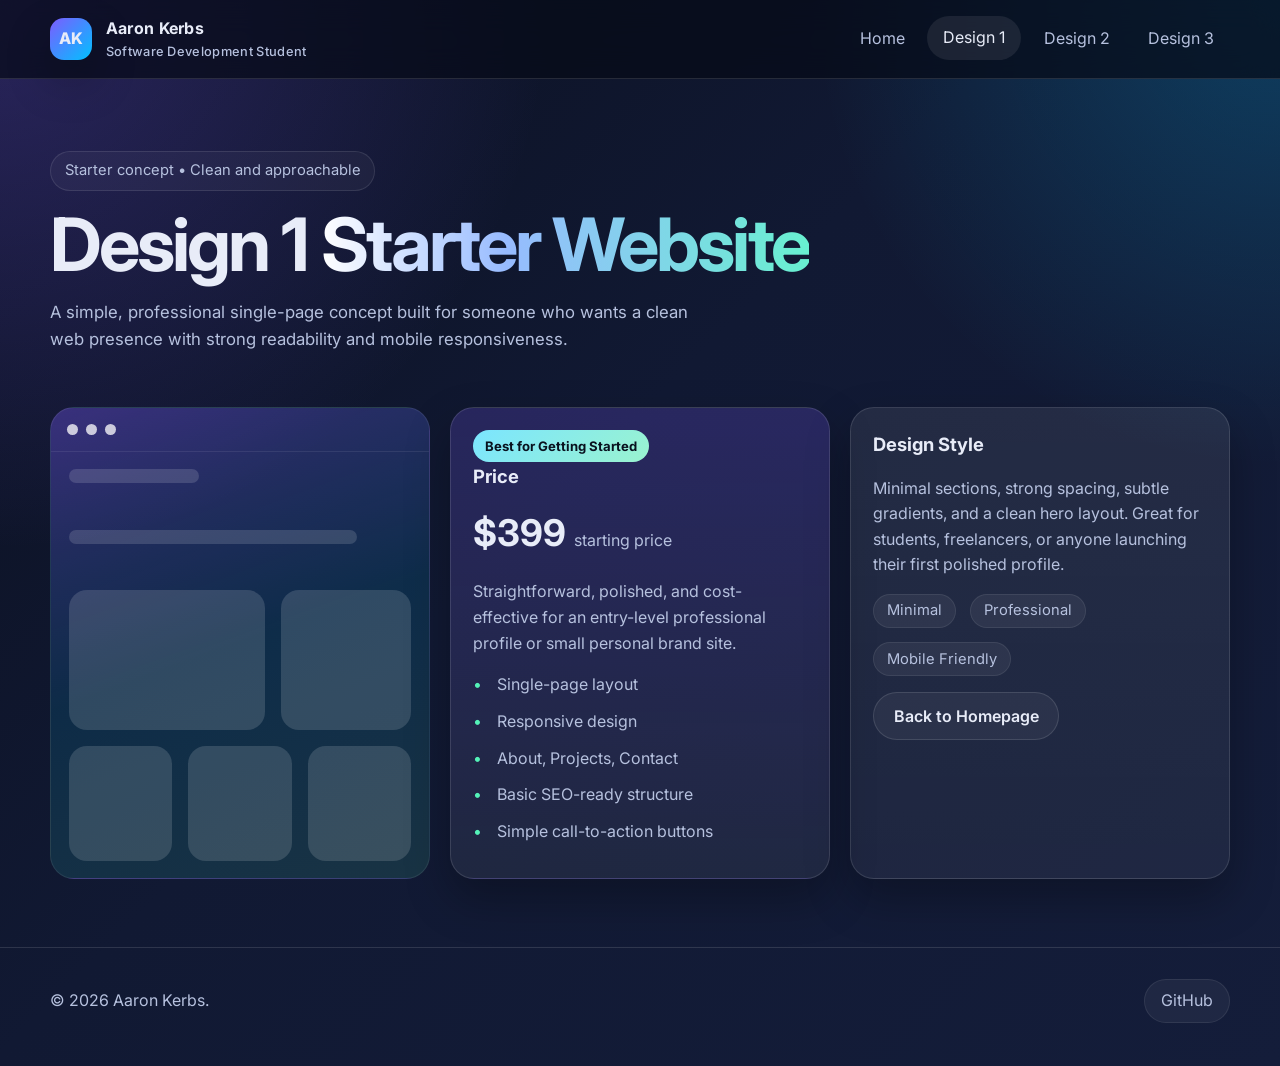
==== design1.html @ 99d8fa76 "AI Site" ====
<!DOCTYPE html>
<html lang="en">
<head>
  <meta charset="UTF-8">
  <meta name="viewport" content="width=device-width, initial-scale=1.0">
  <title>Design 1 | Aaron Kerbs</title>
  <meta name="description" content="Starter website design concept and pricing for Aaron Kerbs's portfolio site.">
  <link rel="preconnect" href="https://fonts.googleapis.com">
  <link rel="preconnect" href="https://fonts.gstatic.com" crossorigin>
  <link href="https://fonts.googleapis.com/css2?family=Inter:wght@400;500;600;700;800&display=swap" rel="stylesheet">
  <link rel="stylesheet" href="styles.css">
</head>
<body>
  <header class="site-header">
    <div class="container nav-wrap">
      <a class="brand" href="index.html"><span class="brand-badge">AK</span><span>Aaron Kerbs<small>Software Development Student</small></span></a>
      <button class="nav-toggle" aria-label="Toggle menu" aria-expanded="false"><span></span></button>
      <nav aria-label="Primary navigation">
        <ul class="nav-menu">
          <li><a href="index.html">Home</a></li>
          <li><a class="active-link" href="design1.html">Design 1</a></li>
          <li><a href="design2.html">Design 2</a></li>
          <li><a href="design3.html">Design 3</a></li>
        </ul>
      </nav>
    </div>
  </header>

  <main>
    <section class="page-hero">
      <div class="container">
        <span class="eyebrow">Starter concept • Clean and approachable</span>
        <h1>Design 1 <span class="gradient-text">Starter Website</span></h1>
        <p>A simple, professional single-page concept built for someone who wants a clean web presence with strong readability and mobile responsiveness.</p>
      </div>
    </section>

    <section>
      <div class="container design-showcase">
        <div class="design-shot">
          <div class="mockup">
            <div class="mockup-top"><span class="dot"></span><span class="dot"></span><span class="dot"></span></div>
            <div class="mockup-body">
              <div class="line short"></div>
              <div class="line long"></div>
              <div class="mockup-row two">
                <div class="block large"></div>
                <div class="block large"></div>
              </div>
              <div class="mockup-row three">
                <div class="block medium"></div>
                <div class="block medium"></div>
                <div class="block medium"></div>
              </div>
            </div>
          </div>
        </div>

        <article class="price-card featured">
          <span class="badge">Best for Getting Started</span>
          <h3>Price</h3>
          <div class="price"><strong>$399</strong><span class="muted">starting price</span></div>
          <p class="muted">Straightforward, polished, and cost-effective for an entry-level professional profile or small personal brand site.</p>
          <ul class="check-list">
            <li>Single-page layout</li>
            <li>Responsive design</li>
            <li>About, Projects, Contact</li>
            <li>Basic SEO-ready structure</li>
            <li>Simple call-to-action buttons</li>
          </ul>
        </article>

        <article class="card">
          <h3>Design Style</h3>
          <p class="muted">Minimal sections, strong spacing, subtle gradients, and a clean hero layout. Great for students, freelancers, or anyone launching their first polished profile.</p>
          <div class="tag-row">
            <span class="tag">Minimal</span>
            <span class="tag">Professional</span>
            <span class="tag">Mobile Friendly</span>
          </div>
          <a class="btn btn-secondary" href="index.html" style="margin-top: 1rem;">Back to Homepage</a>
        </article>
      </div>
    </section>
  </main>

  <footer class="site-footer">
    <div class="container footer-wrap">
      <p>© <span data-year></span> Aaron Kerbs.</p>
      <a class="social-link" href="https://github.com/THED0CT0R07" target="_blank" rel="noopener noreferrer">GitHub</a>
    </div>
  </footer>
  <script src="scripts.js"></script>
</body>
</html>
---- styles.css ----
:root {
  --bg: #0b1020;
  --bg-soft: #10172d;
  --surface: rgba(255, 255, 255, 0.08);
  --surface-strong: rgba(255, 255, 255, 0.12);
  --text: #e8ecf8;
  --muted: #b6c1de;
  --line: rgba(255, 255, 255, 0.12);
  --accent: #7c5cff;
  --accent-2: #00c2ff;
  --accent-3: #54f2b8;
  --shadow: 0 20px 45px rgba(0, 0, 0, 0.28);
  --radius: 24px;
  --radius-sm: 16px;
  --max: 1180px;
}

* {
  box-sizing: border-box;
}

html {
  scroll-behavior: smooth;
}

body {
  margin: 0;
  font-family: Inter, "Segoe UI", Roboto, Helvetica, Arial, sans-serif;
  color: var(--text);
  background:
    radial-gradient(circle at top left, rgba(124, 92, 255, 0.28), transparent 33%),
    radial-gradient(circle at top right, rgba(0, 194, 255, 0.22), transparent 28%),
    linear-gradient(135deg, #0b1020 0%, #111933 45%, #141d3a 100%);
  min-height: 100vh;
  line-height: 1.6;
}

a {
  color: inherit;
  text-decoration: none;
}

img {
  max-width: 100%;
  display: block;
}

.container {
  width: min(calc(100% - 2rem), var(--max));
  margin: 0 auto;
}

.skip-link {
  position: absolute;
  left: -999px;
  top: 1rem;
  background: white;
  color: black;
  padding: 0.75rem 1rem;
  border-radius: 999px;
  z-index: 1000;
}

.skip-link:focus {
  left: 1rem;
}

.site-header {
  position: sticky;
  top: 0;
  z-index: 50;
  backdrop-filter: blur(16px);
  background: rgba(7, 11, 24, 0.7);
  border-bottom: 1px solid var(--line);
}

.nav-wrap {
  display: flex;
  align-items: center;
  justify-content: space-between;
  min-height: 78px;
  gap: 1rem;
}

.brand {
  display: inline-flex;
  align-items: center;
  gap: 0.85rem;
  font-weight: 700;
  letter-spacing: 0.02em;
}

.brand-badge {
  width: 42px;
  height: 42px;
  border-radius: 14px;
  display: grid;
  place-items: center;
  font-size: 1rem;
  font-weight: 800;
  background: linear-gradient(135deg, var(--accent), var(--accent-2));
  box-shadow: var(--shadow);
}

.brand small {
  display: block;
  color: var(--muted);
  font-weight: 500;
  font-size: 0.8rem;
}

.nav-toggle {
  display: none;
  border: 1px solid var(--line);
  background: rgba(255, 255, 255, 0.04);
  color: var(--text);
  border-radius: 14px;
  width: 46px;
  height: 46px;
  cursor: pointer;
}

.nav-toggle span,
.nav-toggle::before,
.nav-toggle::after {
  content: "";
  display: block;
  width: 20px;
  height: 2px;
  background: var(--text);
  margin: 5px auto;
  transition: transform 0.25s ease, opacity 0.25s ease;
}

.nav-toggle.active span {
  opacity: 0;
}

.nav-toggle.active::before {
  transform: translateY(7px) rotate(45deg);
}

.nav-toggle.active::after {
  transform: translateY(-7px) rotate(-45deg);
}

.nav-menu {
  display: flex;
  align-items: center;
  gap: 0.4rem;
  list-style: none;
  margin: 0;
  padding: 0;
}

.nav-menu a {
  display: inline-flex;
  align-items: center;
  min-height: 44px;
  padding: 0 1rem;
  border-radius: 999px;
  color: var(--muted);
  transition: background 0.2s ease, color 0.2s ease, transform 0.2s ease;
}

.nav-menu a:hover,
.nav-menu a.active-link {
  background: rgba(255, 255, 255, 0.08);
  color: var(--text);
  transform: translateY(-1px);
}

.hero {
  padding: 5.5rem 0 3rem;
}

.hero-grid {
  display: grid;
  grid-template-columns: 1.2fr 0.8fr;
  gap: 2rem;
  align-items: center;
}

.eyebrow {
  display: inline-flex;
  align-items: center;
  gap: 0.5rem;
  padding: 0.45rem 0.85rem;
  border: 1px solid rgba(255,255,255,0.1);
  border-radius: 999px;
  color: var(--muted);
  background: rgba(255, 255, 255, 0.04);
  font-size: 0.92rem;
}

.hero h1,
.page-hero h1 {
  margin: 1rem 0 1rem;
  font-size: clamp(2.4rem, 6vw, 4.6rem);
  line-height: 1.03;
  letter-spacing: -0.04em;
}

.gradient-text {
  background: linear-gradient(90deg, #ffffff 0%, #97bbff 38%, #68f0d0 100%);
  -webkit-background-clip: text;
  background-clip: text;
  color: transparent;
}

.hero p,
.page-hero p {
  margin: 0;
  max-width: 60ch;
  color: var(--muted);
  font-size: 1.05rem;
}

.hero-actions,
.social-row,
.tag-row {
  display: flex;
  flex-wrap: wrap;
  gap: 0.9rem;
}

.hero-actions {
  margin-top: 1.8rem;
}

.btn {
  display: inline-flex;
  align-items: center;
  justify-content: center;
  gap: 0.5rem;
  min-height: 48px;
  padding: 0 1.2rem;
  border-radius: 999px;
  border: 1px solid transparent;
  font-weight: 600;
  cursor: pointer;
  transition: transform 0.2s ease, box-shadow 0.2s ease, background 0.2s ease;
}

.btn:hover {
  transform: translateY(-2px);
}

.btn-primary {
  color: #08111d;
  background: linear-gradient(135deg, #7be5ff, #8cf2c9 55%, #a9a2ff);
  box-shadow: 0 12px 30px rgba(0, 194, 255, 0.22);
}

.btn-secondary {
  border-color: var(--line);
  color: var(--text);
  background: rgba(255, 255, 255, 0.05);
}

.hero-card,
.card,
.price-card,
.contact-card,
.feature-card {
  border: 1px solid var(--line);
  background: linear-gradient(180deg, rgba(255,255,255,0.08), rgba(255,255,255,0.05));
  border-radius: var(--radius);
  box-shadow: var(--shadow);
}

.hero-card {
  padding: 1.4rem;
}

.profile-panel {
  padding: 1.5rem;
  background: linear-gradient(160deg, rgba(124,92,255,0.22), rgba(0,194,255,0.08));
  border-radius: calc(var(--radius) - 6px);
  min-height: 100%;
}

.panel-top {
  display: flex;
  align-items: center;
  gap: 1rem;
  margin-bottom: 1rem;
}

.avatar {
  width: 64px;
  height: 64px;
  border-radius: 20px;
  display: grid;
  place-items: center;
  font-size: 1.3rem;
  font-weight: 800;
  color: white;
  background: linear-gradient(135deg, var(--accent), var(--accent-2));
}

.muted {
  color: var(--muted);
}

.stats {
  display: grid;
  grid-template-columns: repeat(2, 1fr);
  gap: 1rem;
  margin-top: 1.5rem;
}

.stat {
  padding: 1rem;
  border-radius: 18px;
  background: rgba(255,255,255,0.06);
  border: 1px solid rgba(255,255,255,0.08);
}

.stat strong {
  display: block;
  font-size: 1.4rem;
  margin-bottom: 0.25rem;
}

main section {
  padding: 1.4rem 0 4.25rem;
}

.section-heading {
  display: flex;
  align-items: end;
  justify-content: space-between;
  gap: 1rem;
  margin-bottom: 1.5rem;
}

.section-heading h2 {
  margin: 0;
  font-size: clamp(1.8rem, 3vw, 2.6rem);
}

.section-heading p {
  margin: 0;
  max-width: 48ch;
  color: var(--muted);
}

.grid-3,
.projects-grid,
.price-grid,
.features-grid,
.design-showcase {
  display: grid;
  gap: 1.25rem;
}

.grid-3,
.features-grid,
.projects-grid,
.design-showcase {
  grid-template-columns: repeat(3, minmax(0, 1fr));
}

.card,
.feature-card,
.price-card,
.contact-card {
  padding: 1.4rem;
}

.card h3,
.feature-card h3,
.price-card h3 {
  margin-top: 0;
  margin-bottom: 0.55rem;
  font-size: 1.15rem;
}

.tag {
  display: inline-flex;
  align-items: center;
  min-height: 34px;
  padding: 0 0.8rem;
  border-radius: 999px;
  background: rgba(255,255,255,0.06);
  border: 1px solid rgba(255,255,255,0.08);
  color: var(--muted);
  font-size: 0.92rem;
}

.price-grid {
  grid-template-columns: repeat(3, minmax(0, 1fr));
}

.price-card.featured {
  position: relative;
  background: linear-gradient(180deg, rgba(124,92,255,0.22), rgba(255,255,255,0.06));
}

.badge {
  display: inline-flex;
  align-items: center;
  min-height: 32px;
  padding: 0 0.75rem;
  border-radius: 999px;
  font-size: 0.82rem;
  font-weight: 700;
  color: #09111e;
  background: linear-gradient(135deg, #7be5ff, #9af3cf);
}

.price {
  display: flex;
  align-items: baseline;
  gap: 0.45rem;
  margin: 0.8rem 0 1rem;
}

.price strong {
  font-size: 2.3rem;
}

.check-list {
  list-style: none;
  margin: 1rem 0 0;
  padding: 0;
}

.check-list li {
  position: relative;
  padding-left: 1.5rem;
  margin-bottom: 0.7rem;
  color: var(--muted);
}

.check-list li::before {
  content: "•";
  position: absolute;
  left: 0;
  top: 0;
  color: var(--accent-3);
}

.page-hero {
  padding: 4.5rem 0 2rem;
}

.design-shot {
  min-height: 260px;
  border-radius: 24px;
  border: 1px solid rgba(255,255,255,0.08);
  overflow: hidden;
  background: linear-gradient(160deg, rgba(124,92,255,0.35), rgba(0,194,255,0.12), rgba(84,242,184,0.12));
}

.mockup {
  height: 100%;
  display: grid;
  grid-template-rows: auto 1fr;
}

.mockup-top {
  display: flex;
  align-items: center;
  gap: 0.5rem;
  padding: 1rem;
  border-bottom: 1px solid rgba(255,255,255,0.08);
}

.dot {
  width: 11px;
  height: 11px;
  border-radius: 50%;
  background: rgba(255,255,255,0.75);
}

.mockup-body {
  padding: 1.1rem;
  display: grid;
  gap: 1rem;
}

.mockup-row {
  display: grid;
  gap: 1rem;
}

.mockup-row.two {
  grid-template-columns: 1.2fr 0.8fr;
}

.mockup-row.three {
  grid-template-columns: repeat(3, 1fr);
}

.block,
.line {
  border-radius: 18px;
  background: rgba(255,255,255,0.14);
}

.line {
  height: 14px;
}

.line.short { width: 38%; }
.line.medium { width: 62%; }
.line.long { width: 84%; }
.block.large { min-height: 110px; }
.block.medium { min-height: 84px; }
.block.tall { min-height: 160px; }

.contact-wrap {
  display: grid;
  grid-template-columns: 1fr 1fr;
  gap: 1.25rem;
}

form {
  display: grid;
  gap: 0.95rem;
}

label {
  display: block;
  font-weight: 600;
  margin-bottom: 0.35rem;
}

input,
textarea {
  width: 100%;
  border: 1px solid rgba(255,255,255,0.1);
  background: rgba(255,255,255,0.05);
  color: var(--text);
  border-radius: 16px;
  padding: 0.95rem 1rem;
  font: inherit;
}

input::placeholder,
textarea::placeholder {
  color: rgba(232,236,248,0.55);
}

textarea {
  resize: vertical;
  min-height: 160px;
}

.contact-note {
  color: var(--muted);
  font-size: 0.95rem;
}

.site-footer {
  border-top: 1px solid var(--line);
  padding: 1.5rem 0 2.25rem;
  color: var(--muted);
}

.footer-wrap {
  display: flex;
  flex-wrap: wrap;
  align-items: center;
  justify-content: space-between;
  gap: 1rem;
}

.social-link {
  min-height: 44px;
  padding: 0 1rem;
  display: inline-flex;
  align-items: center;
  border-radius: 999px;
  border: 1px solid rgba(255,255,255,0.08);
  background: rgba(255,255,255,0.05);
}

.notice {
  display: none;
  margin-top: 0.8rem;
  padding: 0.85rem 1rem;
  border-radius: 16px;
  background: rgba(84, 242, 184, 0.12);
  border: 1px solid rgba(84, 242, 184, 0.22);
  color: #c9ffe8;
}

.notice.show {
  display: block;
}

@media (max-width: 980px) {
  .hero-grid,
  .contact-wrap,
  .price-grid,
  .features-grid,
  .projects-grid,
  .design-showcase,
  .grid-3 {
    grid-template-columns: 1fr;
  }

  .hero {
    padding-top: 4rem;
  }
}

@media (max-width: 760px) {
  .nav-toggle {
    display: inline-block;
  }

  .nav-menu {
    position: absolute;
    left: 1rem;
    right: 1rem;
    top: calc(100% + 0.75rem);
    flex-direction: column;
    align-items: stretch;
    padding: 0.8rem;
    border: 1px solid var(--line);
    border-radius: 20px;
    background: rgba(7, 11, 24, 0.96);
    box-shadow: var(--shadow);
    opacity: 0;
    pointer-events: none;
    transform: translateY(-8px);
    transition: opacity 0.2s ease, transform 0.2s ease;
  }

  .nav-menu.open {
    opacity: 1;
    pointer-events: auto;
    transform: translateY(0);
  }

  .nav-menu a {
    width: 100%;
    border-radius: 14px;
  }

  .section-heading {
    align-items: start;
    flex-direction: column;
  }

  .mockup-row.two,
  .mockup-row.three,
  .stats {
    grid-template-columns: 1fr;
  }
}
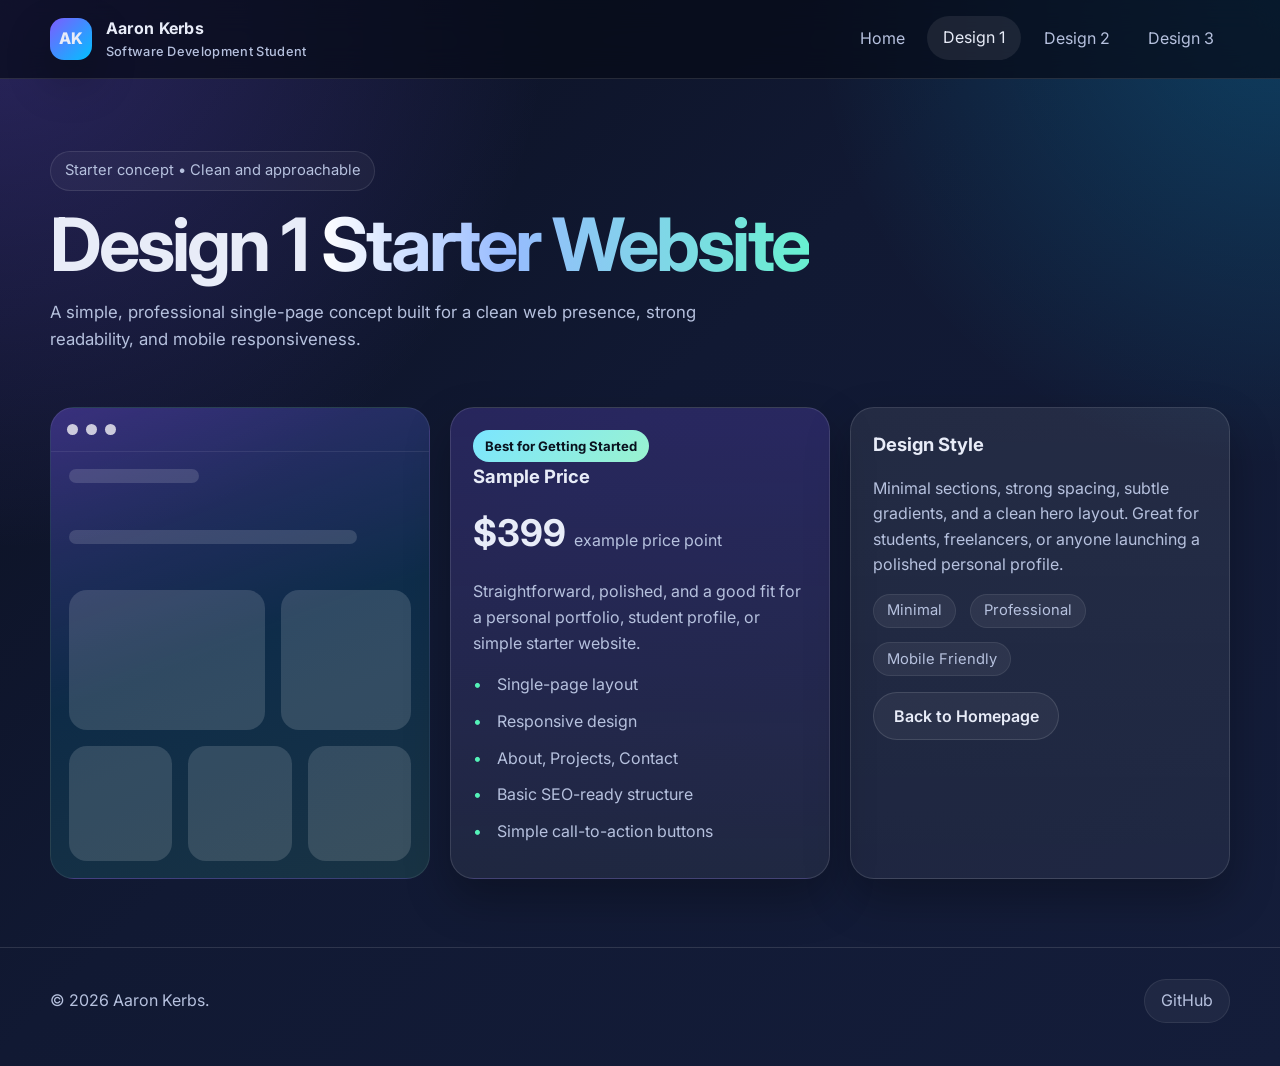
==== commit 2b6ae03b: "ChatGPT website" ====
--- a/design1.html
+++ b/design1.html
@@ -4,7 +4,7 @@
   <meta charset="UTF-8">
   <meta name="viewport" content="width=device-width, initial-scale=1.0">
   <title>Design 1 | Aaron Kerbs</title>
-  <meta name="description" content="Starter website design concept and pricing for Aaron Kerbs's portfolio site.">
+  <meta name="description" content="Starter website design concept and sample pricing for Aaron Kerbs's portfolio site.">
   <link rel="preconnect" href="https://fonts.googleapis.com">
   <link rel="preconnect" href="https://fonts.gstatic.com" crossorigin>
   <link href="https://fonts.googleapis.com/css2?family=Inter:wght@400;500;600;700;800&display=swap" rel="stylesheet">
@@ -31,7 +31,7 @@
       <div class="container">
         <span class="eyebrow">Starter concept • Clean and approachable</span>
         <h1>Design 1 <span class="gradient-text">Starter Website</span></h1>
-        <p>A simple, professional single-page concept built for someone who wants a clean web presence with strong readability and mobile responsiveness.</p>
+        <p>A simple, professional single-page concept built for a clean web presence, strong readability, and mobile responsiveness.</p>
       </div>
     </section>
 
@@ -58,9 +58,9 @@
 
         <article class="price-card featured">
           <span class="badge">Best for Getting Started</span>
-          <h3>Price</h3>
-          <div class="price"><strong>$399</strong><span class="muted">starting price</span></div>
-          <p class="muted">Straightforward, polished, and cost-effective for an entry-level professional profile or small personal brand site.</p>
+          <h3>Sample Price</h3>
+          <div class="price"><strong>$399</strong><span class="muted">example price point</span></div>
+          <p class="muted">Straightforward, polished, and a good fit for a personal portfolio, student profile, or simple starter website.</p>
           <ul class="check-list">
             <li>Single-page layout</li>
             <li>Responsive design</li>
@@ -72,7 +72,7 @@
 
         <article class="card">
           <h3>Design Style</h3>
-          <p class="muted">Minimal sections, strong spacing, subtle gradients, and a clean hero layout. Great for students, freelancers, or anyone launching their first polished profile.</p>
+          <p class="muted">Minimal sections, strong spacing, subtle gradients, and a clean hero layout. Great for students, freelancers, or anyone launching a polished personal profile.</p>
           <div class="tag-row">
             <span class="tag">Minimal</span>
             <span class="tag">Professional</span>
